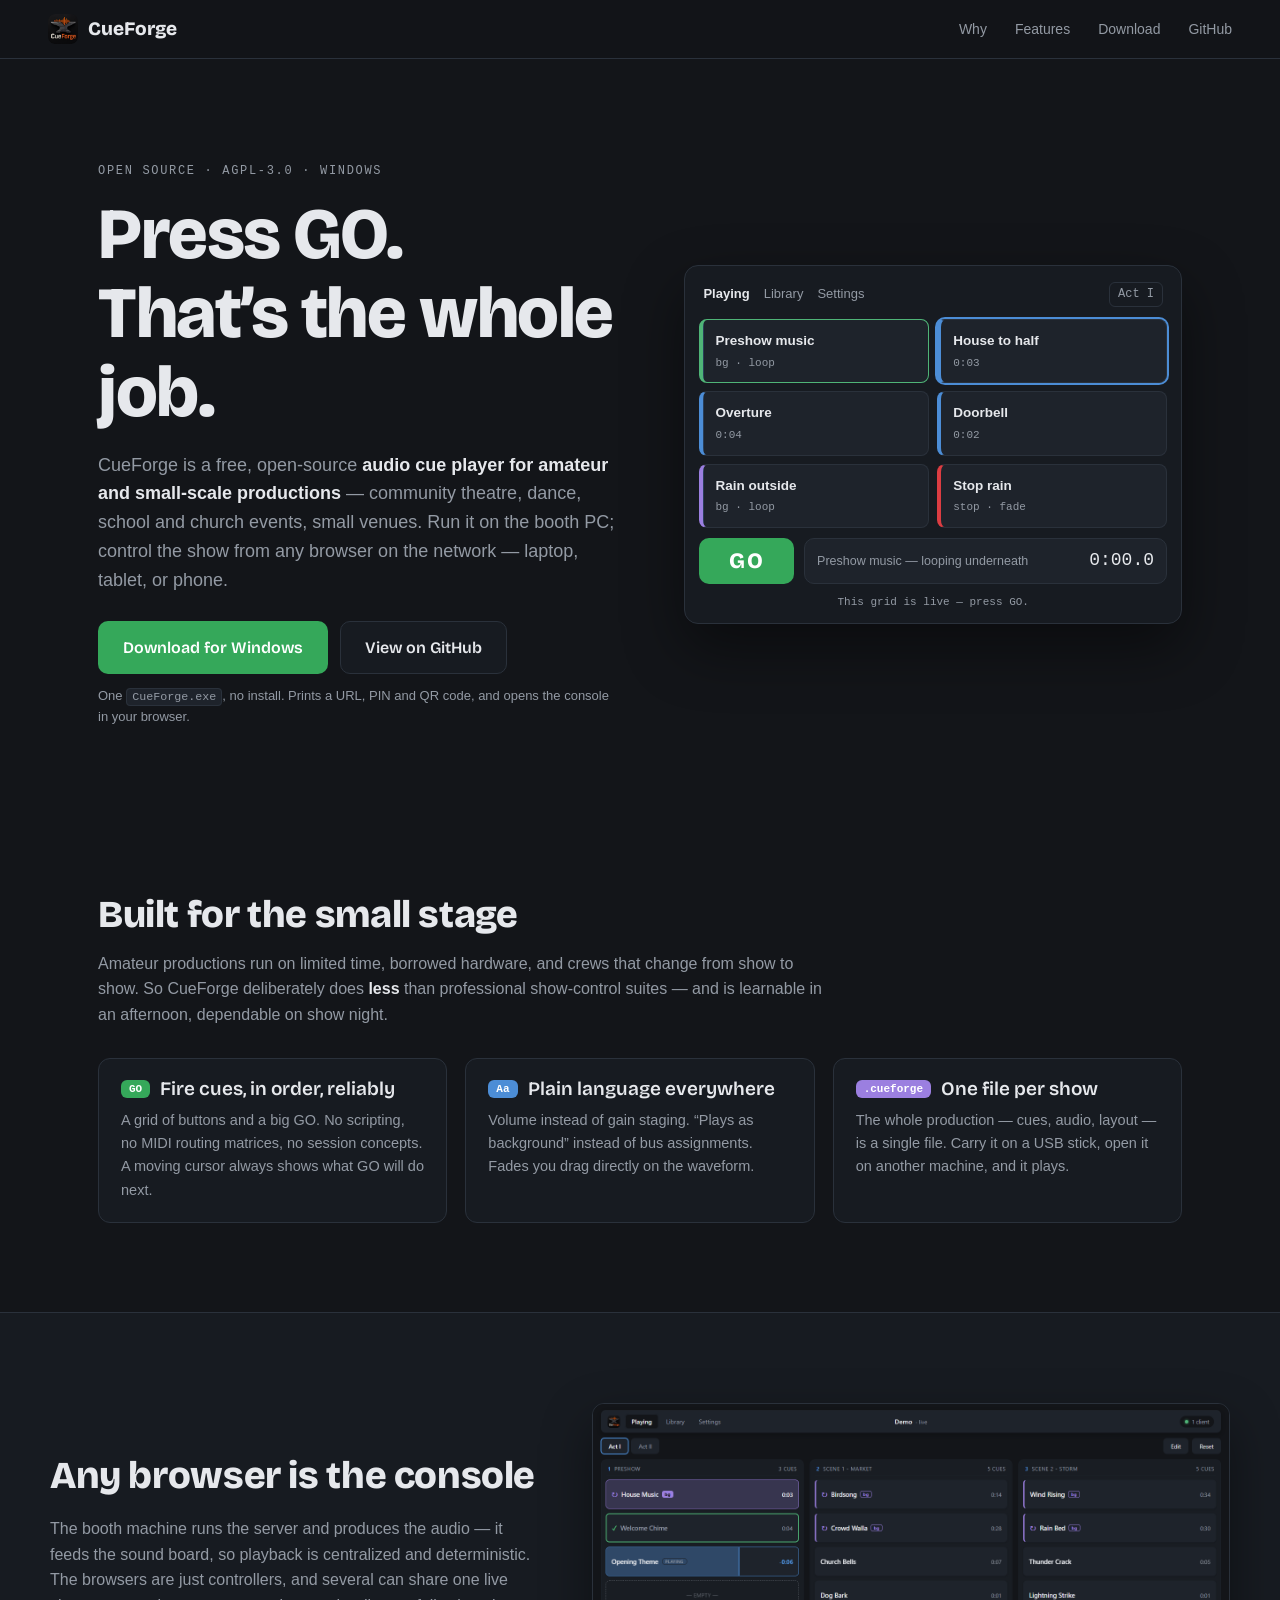
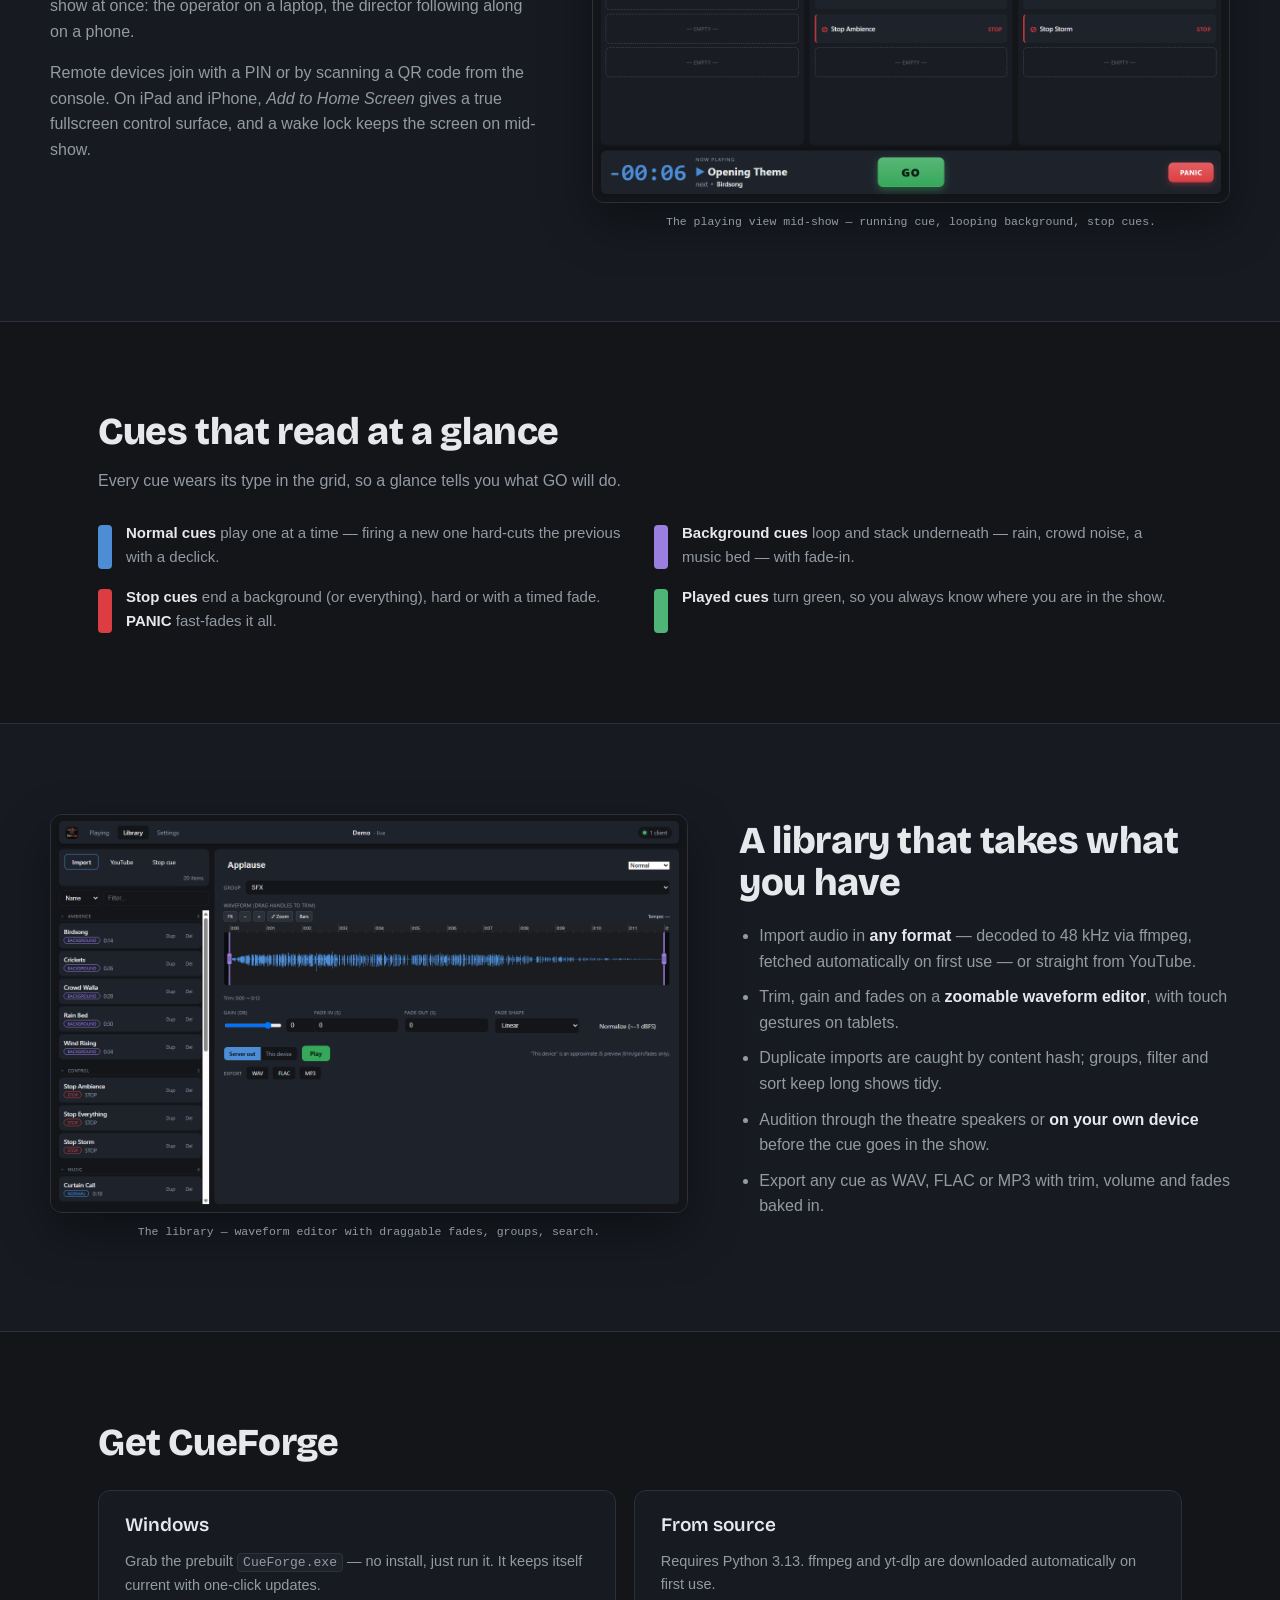
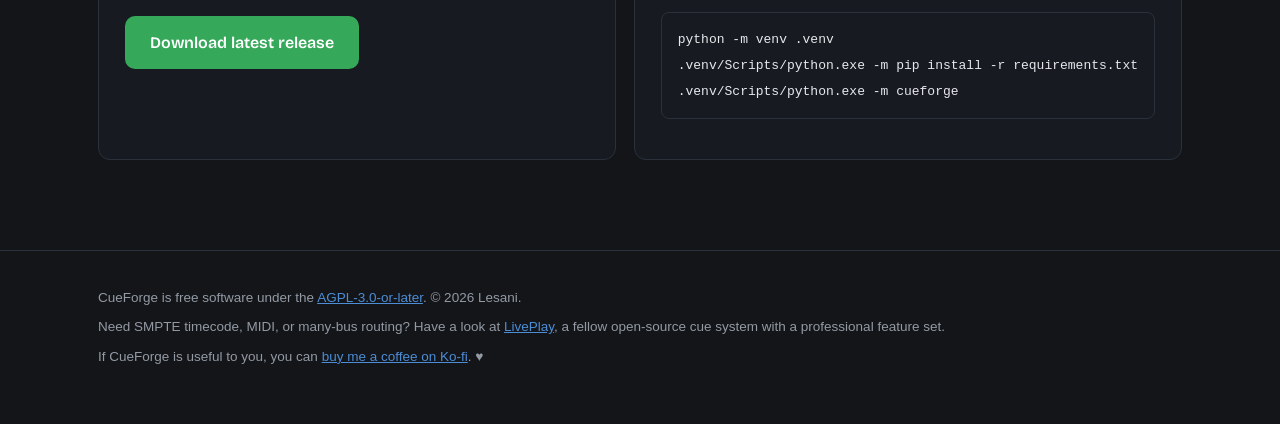
==== site/index.html @ ba668283 "Release 2026-07-07 (v0.2.0): cue sequencing & fade cues, named multi-device outputs, compound cues (" ====
<!DOCTYPE html>
<html lang="en">
<head>
  <meta charset="utf-8" />
  <meta name="viewport" content="width=device-width, initial-scale=1" />
  <title>CueForge — audio cues for the small stage</title>
  <meta name="description" content="CueForge is a free, open-source audio cue player for amateur theatre, schools, churches and small venues. Run the server on the booth PC, control the show from any browser." />
  <meta name="theme-color" content="#131519" />
  <link rel="icon" type="image/png" href="assets/icon-192.png" />
  <link rel="apple-touch-icon" href="assets/icon-192.png" />
  <meta property="og:title" content="CueForge — audio cues for the small stage" />
  <meta property="og:description" content="Free, open-source audio cue playback for amateur and small-scale productions. Big GO button, any browser as the console, one file per show." />
  <meta property="og:type" content="website" />
  <meta property="og:url" content="https://lesani.github.io/CueForge/" />
  <meta property="og:image" content="https://lesani.github.io/CueForge/assets/screenshot-playing-live.png" />
  <link rel="preconnect" href="https://fonts.googleapis.com" />
  <link rel="preconnect" href="https://fonts.gstatic.com" crossorigin />
  <link href="https://fonts.googleapis.com/css2?family=Bricolage+Grotesque:opsz,wght@12..96,400;12..96,600;12..96,800&display=swap" rel="stylesheet" />
  <link rel="stylesheet" href="style.css" />
</head>
<body>

<header class="topbar">
  <a class="brand" href="#">
    <img src="assets/icon-192.png" alt="" width="30" height="30" />
    <span>CueForge</span>
  </a>
  <nav class="topnav">
    <a href="#small-stage">Why</a>
    <a href="#features">Features</a>
    <a href="#download">Download</a>
    <a href="https://github.com/Lesani/CueForge" rel="noopener">GitHub</a>
  </nav>
</header>

<main>

  <!-- ============================================================ hero -->
  <section class="hero">
    <div class="hero-copy">
      <p class="eyebrow">Open source &middot; AGPL-3.0 &middot; Windows</p>
      <h1>Press GO.<br />That&rsquo;s the whole job.</h1>
      <p class="lede">
        CueForge is a free, open-source <strong>audio cue player for amateur and
        small-scale productions</strong> — community theatre, dance, school and
        church events, small venues. Run it on the booth PC; control the show
        from any browser on the network — laptop, tablet, or phone.
      </p>
      <div class="cta-row">
        <a class="btn btn-go" href="https://github.com/Lesani/CueForge/releases/latest" rel="noopener">Download for Windows</a>
        <a class="btn btn-ghost" href="https://github.com/Lesani/CueForge" rel="noopener">View on GitHub</a>
      </div>
      <p class="cta-note">One <code>CueForge.exe</code>, no install. Prints a URL, PIN and QR code, and opens the console in your browser.</p>
    </div>

    <!-- signature: a working miniature of the playing view -->
    <div class="demo" id="demo" aria-label="Interactive demo of the CueForge playing grid">
      <div class="demo-head">
        <span class="demo-tab">Playing</span>
        <span class="demo-tab dim">Library</span>
        <span class="demo-tab dim">Settings</span>
        <span class="demo-page">Act I</span>
      </div>
      <div class="demo-grid" id="demoGrid"></div>
      <div class="demo-bar">
        <button class="demo-go" id="demoGo" type="button">GO</button>
        <div class="demo-now">
          <span class="demo-live" id="demoLive">Ready — GO fires the next cue</span>
          <span class="demo-timer" id="demoTimer">0:00.0</span>
        </div>
      </div>
      <p class="demo-hint">This grid is live — press GO.</p>
    </div>
  </section>

  <!-- ============================================================ why -->
  <section class="band" id="small-stage">
    <h2>Built for the small stage</h2>
    <p class="band-lede">
      Amateur productions run on limited time, borrowed hardware, and crews that
      change from show to show. So CueForge deliberately does
      <strong>less</strong> than professional show-control suites — and is
      learnable in an afternoon, dependable on show night.
    </p>
    <div class="pillars">
      <div class="pillar">
        <h3><span class="chip chip-go">GO</span> Fire cues, in order, reliably</h3>
        <p>A grid of buttons and a big GO. No scripting, no MIDI routing
           matrices, no session concepts. A moving cursor always shows what
           GO will do next.</p>
      </div>
      <div class="pillar">
        <h3><span class="chip chip-accent">Aa</span> Plain language everywhere</h3>
        <p>Volume instead of gain staging. &ldquo;Plays as background&rdquo;
           instead of bus assignments. Fades you drag directly on the
           waveform.</p>
      </div>
      <div class="pillar">
        <h3><span class="chip chip-violet">.cueforge</span> One file per show</h3>
        <p>The whole production — cues, audio, layout — is a single file.
           Carry it on a USB stick, open it on another machine, and it
           plays.</p>
      </div>
    </div>
  </section>

  <!-- ============================================================ console -->
  <section class="band alt">
    <div class="split">
      <div class="split-copy">
        <h2>Any browser is the console</h2>
        <p>The booth machine runs the server and produces the audio — it feeds
           the sound board, so playback is centralized and deterministic. The
           browsers are just controllers, and several can share one live show
           at once: the operator on a laptop, the director following along on
           a phone.</p>
        <p>Remote devices join with a PIN or by scanning a QR code from the
           console. On iPad and iPhone, <em>Add to Home Screen</em> gives a
           true fullscreen control surface, and a wake lock keeps the screen
           on mid-show.</p>
      </div>
      <figure class="shot">
        <img src="assets/screenshot-playing-live.png" alt="CueForge playing view: a cue running with progress fill, a looping background bed, and stop cues" loading="lazy" />
        <figcaption>The playing view mid-show — running cue, looping background, stop cues.</figcaption>
      </figure>
    </div>
  </section>

  <!-- ============================================================ cue model -->
  <section class="band" id="features">
    <h2>Cues that read at a glance</h2>
    <p class="band-lede">Every cue wears its type in the grid, so a glance tells you what GO will do.</p>
    <div class="cue-legend">
      <div class="legend-item"><span class="swatch" style="--c:#4C8DD6"></span><div><strong>Normal cues</strong> play one at a time — firing a new one hard-cuts the previous with a declick.</div></div>
      <div class="legend-item"><span class="swatch" style="--c:#9B7FE0"></span><div><strong>Background cues</strong> loop and stack underneath — rain, crowd noise, a music bed — with fade-in.</div></div>
      <div class="legend-item"><span class="swatch" style="--c:#DC3D42"></span><div><strong>Stop cues</strong> end a background (or everything), hard or with a timed fade. <strong>PANIC</strong> fast-fades it all.</div></div>
      <div class="legend-item"><span class="swatch" style="--c:#4FB477"></span><div><strong>Played cues</strong> turn green, so you always know where you are in the show.</div></div>
    </div>
  </section>

  <!-- ============================================================ library -->
  <section class="band alt">
    <div class="split rev">
      <div class="split-copy">
        <h2>A library that takes what you have</h2>
        <ul class="feature-list">
          <li>Import audio in <strong>any format</strong> — decoded to 48&nbsp;kHz via ffmpeg, fetched automatically on first use — or straight from YouTube.</li>
          <li>Trim, gain and fades on a <strong>zoomable waveform editor</strong>, with touch gestures on tablets.</li>
          <li>Duplicate imports are caught by content hash; groups, filter and sort keep long shows tidy.</li>
          <li>Audition through the theatre speakers or <strong>on your own device</strong> before the cue goes in the show.</li>
          <li>Export any cue as WAV, FLAC or MP3 with trim, volume and fades baked in.</li>
        </ul>
      </div>
      <figure class="shot">
        <img src="assets/screenshot-library.png" alt="CueForge library: waveform editor with fades and trim, grouped items" loading="lazy" />
        <figcaption>The library — waveform editor with draggable fades, groups, search.</figcaption>
      </figure>
    </div>
  </section>

  <!-- ============================================================ download -->
  <section class="band" id="download">
    <h2>Get CueForge</h2>
    <div class="dl-grid">
      <div class="dl-card">
        <h3>Windows</h3>
        <p>Grab the prebuilt <code>CueForge.exe</code> — no install, just run
           it. It keeps itself current with one-click updates.</p>
        <a class="btn btn-go" href="https://github.com/Lesani/CueForge/releases/latest" rel="noopener">Download latest release</a>
      </div>
      <div class="dl-card">
        <h3>From source</h3>
        <p>Requires Python 3.13. ffmpeg and yt-dlp are downloaded
           automatically on first use.</p>
<pre><code>python -m venv .venv
.venv/Scripts/python.exe -m pip install -r requirements.txt
.venv/Scripts/python.exe -m cueforge</code></pre>
      </div>
    </div>
  </section>

</main>

<footer class="foot">
  <div class="foot-inner">
    <p>
      CueForge is free software under the
      <a href="https://github.com/Lesani/CueForge/blob/main/LICENSE" rel="noopener">AGPL-3.0-or-later</a>.
      &copy; 2026 Lesani.
    </p>
    <p>
      Need SMPTE timecode, MIDI, or many-bus routing? Have a look at
      <a href="https://tdoukinitsas.github.io/liveplay/" rel="noopener">LivePlay</a>,
      a fellow open-source cue system with a professional feature set.
    </p>
    <p>
      If CueForge is useful to you, you can
      <a href="https://ko-fi.com/lesani" rel="noopener">buy me a coffee on Ko-fi</a>. &hearts;
    </p>
  </div>
</footer>

<script src="demo.js"></script>
</body>
</html>
---- site/style.css ----
/* CueForge site — inherits the app's Graphite & Blue theme (cueforge/web/css/theme.css). */
:root {
  --bg:        #131519;
  --panel:     #1E232B;
  --panel-2:   #171B21;
  --border:    #2A313B;
  --text:      #E6E8EC;
  --muted:     #939AA4;
  --accent:    #4C8DD6;   /* playing */
  --played:    #4FB477;   /* played */
  --bg-cue:    #9B7FE0;   /* background cue */
  --go:        #35A85A;
  --panic:     #DC3D42;

  --display: "Bricolage Grotesque", -apple-system, "Segoe UI", sans-serif;
  --body: -apple-system, BlinkMacSystemFont, "Segoe UI", Roboto, Helvetica, Arial, sans-serif;
  --mono: "SF Mono", "Segoe UI Mono", "Roboto Mono", Consolas, "Liberation Mono", Menlo, monospace;
}

* { box-sizing: border-box; }
html { scroll-behavior: smooth; }
body {
  margin: 0;
  background: var(--bg);
  color: var(--text);
  font-family: var(--body);
  font-size: 16px;
  line-height: 1.6;
  -webkit-font-smoothing: antialiased;
}
img { max-width: 100%; display: block; }
a { color: var(--accent); }
code {
  font-family: var(--mono);
  font-size: 0.9em;
  background: var(--panel);
  border: 1px solid var(--border);
  border-radius: 4px;
  padding: 1px 5px;
}
pre {
  background: var(--panel-2);
  border: 1px solid var(--border);
  border-radius: 8px;
  padding: 14px 16px;
  overflow-x: auto;
}
pre code { background: none; border: none; padding: 0; font-size: 13px; }
:focus-visible { outline: 2px solid var(--accent); outline-offset: 2px; }

h1, h2, h3 { font-family: var(--display); line-height: 1.1; margin: 0 0 0.5em; }
h2 { font-size: clamp(26px, 4vw, 38px); font-weight: 800; letter-spacing: -0.01em; }
h3 { font-size: 19px; font-weight: 600; }

/* ---------------------------------------------------------------- topbar */
.topbar {
  display: flex;
  align-items: center;
  justify-content: space-between;
  gap: 16px;
  padding: 14px clamp(16px, 4vw, 48px);
  border-bottom: 1px solid var(--border);
  position: sticky;
  top: 0;
  background: rgba(19, 21, 25, 0.88);
  backdrop-filter: blur(8px);
  z-index: 10;
}
.brand {
  display: flex;
  align-items: center;
  gap: 10px;
  color: var(--text);
  text-decoration: none;
  font-family: var(--display);
  font-weight: 800;
  font-size: 19px;
}
.brand img { border-radius: 7px; }
.topnav { display: flex; gap: clamp(10px, 2.5vw, 28px); }
.topnav a { color: var(--muted); text-decoration: none; font-size: 14px; }
.topnav a:hover { color: var(--text); }

/* ---------------------------------------------------------------- hero */
.hero {
  display: grid;
  grid-template-columns: minmax(0, 1.05fr) minmax(0, 1fr);
  gap: clamp(28px, 5vw, 72px);
  align-items: center;
  max-width: 1180px;
  margin: 0 auto;
  padding: clamp(48px, 8vw, 110px) clamp(16px, 4vw, 48px) clamp(40px, 6vw, 90px);
}
.eyebrow {
  font-family: var(--mono);
  font-size: 12px;
  letter-spacing: 0.14em;
  text-transform: uppercase;
  color: var(--muted);
  margin: 0 0 14px;
}
.hero h1 {
  font-size: clamp(40px, 6.5vw, 72px);
  font-weight: 800;
  letter-spacing: -0.02em;
  margin: 0 0 18px;
}
.lede { font-size: clamp(16px, 1.6vw, 18px); color: var(--muted); max-width: 34em; }
.lede strong { color: var(--text); }
.cta-row { display: flex; flex-wrap: wrap; gap: 12px; margin: 26px 0 12px; }
.btn {
  display: inline-block;
  font-family: var(--display);
  font-weight: 600;
  font-size: 16px;
  text-decoration: none;
  border-radius: 10px;
  padding: 13px 24px;
  border: 1px solid transparent;
  transition: transform 0.06s ease, filter 0.12s ease;
}
.btn:active { transform: scale(0.98); }
.btn-go { background: var(--go); color: #fff; }
.btn-go:hover { filter: brightness(1.12); }
.btn-ghost { border-color: var(--border); color: var(--text); background: var(--panel-2); }
.btn-ghost:hover { border-color: var(--muted); }
.cta-note { font-size: 13px; color: var(--muted); margin: 0; }

/* ---------------------------------------------------------------- demo */
.demo {
  background: var(--panel-2);
  border: 1px solid var(--border);
  border-radius: 14px;
  padding: 14px 14px 10px;
  box-shadow: 0 24px 60px rgba(0, 0, 0, 0.45);
}
.demo-head {
  display: flex;
  align-items: center;
  gap: 14px;
  padding: 2px 4px 12px;
  font-size: 13px;
}
.demo-tab { color: var(--text); font-weight: 600; }
.demo-tab.dim { color: var(--muted); font-weight: 400; }
.demo-page {
  margin-left: auto;
  font-family: var(--mono);
  font-size: 12px;
  color: var(--muted);
  border: 1px solid var(--border);
  border-radius: 6px;
  padding: 2px 8px;
}
.demo-grid {
  display: grid;
  grid-template-columns: repeat(2, 1fr);
  gap: 8px;
}
.dcell {
  position: relative;
  overflow: hidden;
  border: 1px solid var(--border);
  border-left-width: 4px;
  border-radius: 8px;
  background: var(--panel);
  padding: 10px 12px;
  min-height: 58px;
  font: inherit;
  color: var(--text);
  text-align: left;
  cursor: pointer;
  transition: transform 0.05s ease, border-color 0.15s ease;
}
.dcell:active { transform: scale(0.98); }
.dcell .dfill {
  position: absolute;
  inset: 0;
  background: rgba(76, 141, 214, 0.35);
  transform: translateX(-100%);
  border-right: 2px solid var(--accent);
  pointer-events: none;
}
.dcell .dname { position: relative; font-size: 13.5px; font-weight: 600; display: block; }
.dcell .dmeta {
  position: relative;
  display: block;
  font-family: var(--mono);
  font-size: 11px;
  color: var(--muted);
  margin-top: 3px;
}
.dcell[data-type="normal"] { border-left-color: var(--accent); }
.dcell[data-type="bg"]     { border-left-color: var(--bg-cue); }
.dcell[data-type="stop"]   { border-left-color: var(--panic); }
.dcell.played { border-color: var(--played); border-left-width: 4px; }
.dcell.cursor { box-shadow: 0 0 0 2px var(--accent); }
.dcell.bg-running { animation: bgpulse 2.2s ease-in-out infinite; }
@keyframes bgpulse {
  0%, 100% { background: var(--panel); }
  50%      { background: rgba(155, 127, 224, 0.16); }
}
.demo-bar {
  display: flex;
  align-items: stretch;
  gap: 10px;
  margin-top: 10px;
}
.demo-go {
  font-family: var(--display);
  font-weight: 800;
  font-size: 22px;
  letter-spacing: 0.06em;
  color: #fff;
  background: var(--go);
  border: none;
  border-radius: 10px;
  padding: 10px 30px;
  cursor: pointer;
  transition: transform 0.05s ease, filter 0.12s ease;
}
.demo-go:hover { filter: brightness(1.12); }
.demo-go:active { transform: scale(0.97); }
.demo-now {
  flex: 1;
  min-width: 0;
  display: flex;
  align-items: center;
  justify-content: space-between;
  gap: 10px;
  background: var(--panel);
  border: 1px solid var(--border);
  border-radius: 10px;
  padding: 6px 12px;
}
.demo-live {
  font-size: 12.5px;
  color: var(--muted);
  white-space: nowrap;
  overflow: hidden;
  text-overflow: ellipsis;
}
.demo-timer { font-family: var(--mono); font-size: 18px; color: var(--text); }
.demo-hint {
  text-align: center;
  font-family: var(--mono);
  font-size: 11px;
  color: var(--muted);
  margin: 10px 0 2px;
}

/* ---------------------------------------------------------------- bands */
.band {
  max-width: 1180px;
  margin: 0 auto;
  padding: clamp(44px, 7vw, 90px) clamp(16px, 4vw, 48px);
}
.band.alt {
  max-width: none;
  background: var(--panel-2);
  border-top: 1px solid var(--border);
  border-bottom: 1px solid var(--border);
}
.band.alt > .split { max-width: 1180px; margin: 0 auto; }
.band-lede { color: var(--muted); max-width: 46em; margin-top: -4px; }
.band-lede strong { color: var(--text); }

.pillars {
  display: grid;
  grid-template-columns: repeat(3, 1fr);
  gap: 18px;
  margin-top: 30px;
}
.pillar {
  background: var(--panel-2);
  border: 1px solid var(--border);
  border-radius: 12px;
  padding: 20px 22px;
}
.pillar h3 { display: flex; align-items: center; gap: 10px; }
.pillar p { color: var(--muted); font-size: 14.5px; margin: 0; }
.chip {
  font-family: var(--mono);
  font-size: 11px;
  font-weight: 700;
  border-radius: 6px;
  padding: 3px 8px;
  color: #fff;
  flex: none;
}
.chip-go { background: var(--go); }
.chip-accent { background: var(--accent); }
.chip-violet { background: var(--bg-cue); }

.split {
  display: grid;
  grid-template-columns: minmax(0, 1fr) minmax(0, 1.3fr);
  gap: clamp(24px, 4vw, 56px);
  align-items: center;
}
.split.rev { grid-template-columns: minmax(0, 1.3fr) minmax(0, 1fr); }
.split.rev .split-copy { order: 2; }
.split.rev .shot { order: 1; }
.split-copy p { color: var(--muted); }
.shot { margin: 0; }
.shot img {
  border: 1px solid var(--border);
  border-radius: 12px;
  box-shadow: 0 20px 50px rgba(0, 0, 0, 0.4);
}
.shot figcaption {
  font-family: var(--mono);
  font-size: 11.5px;
  color: var(--muted);
  margin-top: 10px;
  text-align: center;
}
.feature-list { padding-left: 20px; color: var(--muted); }
.feature-list li { margin-bottom: 10px; }
.feature-list strong { color: var(--text); }

.cue-legend {
  display: grid;
  grid-template-columns: repeat(2, 1fr);
  gap: 16px 28px;
  margin-top: 28px;
}
.legend-item { display: flex; gap: 14px; color: var(--muted); font-size: 15px; }
.legend-item strong { color: var(--text); }
.swatch {
  flex: none;
  width: 14px;
  border-radius: 4px;
  background: var(--c);
  margin-top: 4px;
  min-height: 44px;
}

.dl-grid {
  display: grid;
  grid-template-columns: 1fr 1fr;
  gap: 18px;
  margin-top: 26px;
}
.dl-card {
  background: var(--panel-2);
  border: 1px solid var(--border);
  border-radius: 12px;
  padding: 24px 26px;
}
.dl-card p { color: var(--muted); font-size: 14.5px; }
.dl-card .btn { margin-top: 4px; }

/* ---------------------------------------------------------------- footer */
.foot { border-top: 1px solid var(--border); }
.foot-inner {
  max-width: 1180px;
  margin: 0 auto;
  padding: 36px clamp(16px, 4vw, 48px) 48px;
  color: var(--muted);
  font-size: 13.5px;
}
.foot-inner p { margin: 0 0 8px; }

/* ---------------------------------------------------------------- responsive */
@media (max-width: 900px) {
  .hero { grid-template-columns: 1fr; }
  .split, .split.rev { grid-template-columns: 1fr; }
  .split.rev .split-copy { order: 1; }
  .split.rev .shot { order: 2; }
  .pillars { grid-template-columns: 1fr; }
  .cue-legend { grid-template-columns: 1fr; }
  .dl-grid { grid-template-columns: 1fr; }
}
@media (max-width: 480px) {
  .topnav a:first-child { display: none; }
  .demo-go { padding: 10px 22px; }
}

@media (prefers-reduced-motion: reduce) {
  html { scroll-behavior: auto; }
  .dcell.bg-running { animation: none; background: rgba(155, 127, 224, 0.16); }
  .dcell .dfill { transition: none !important; }
}
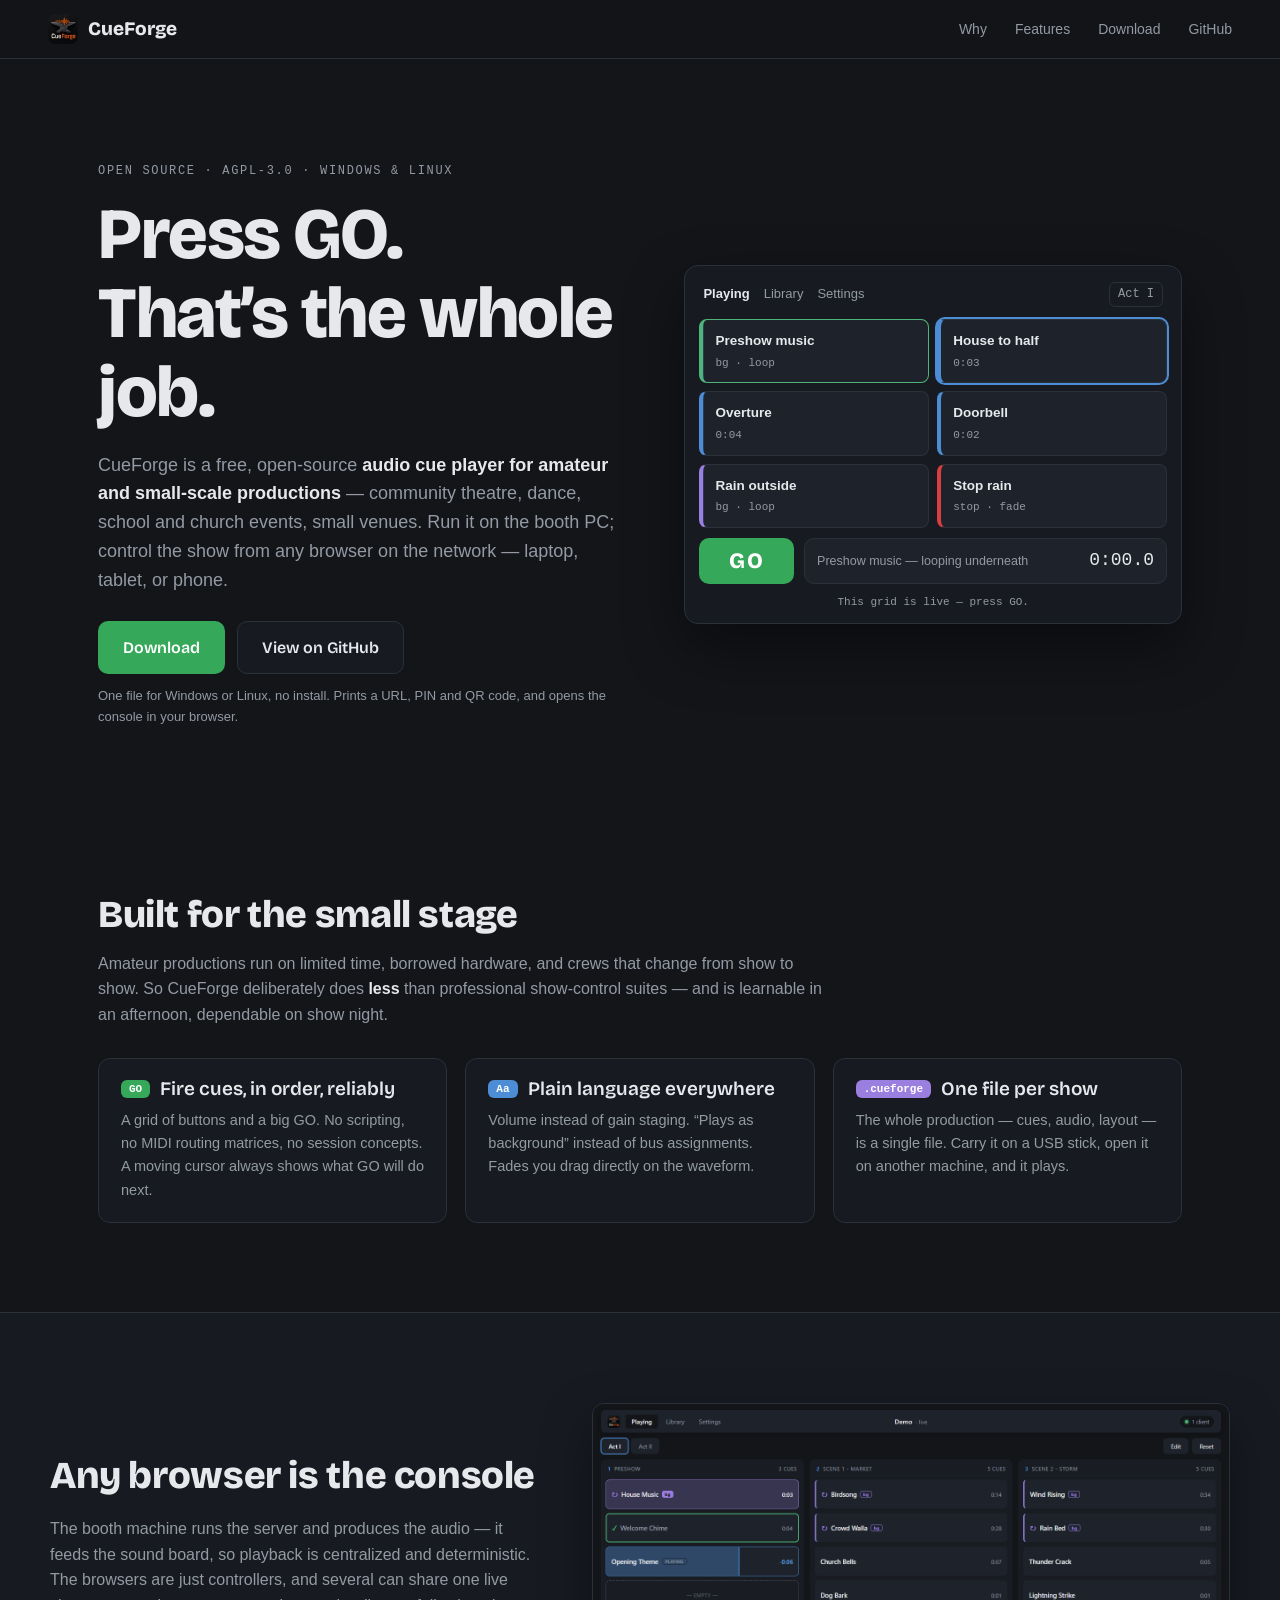
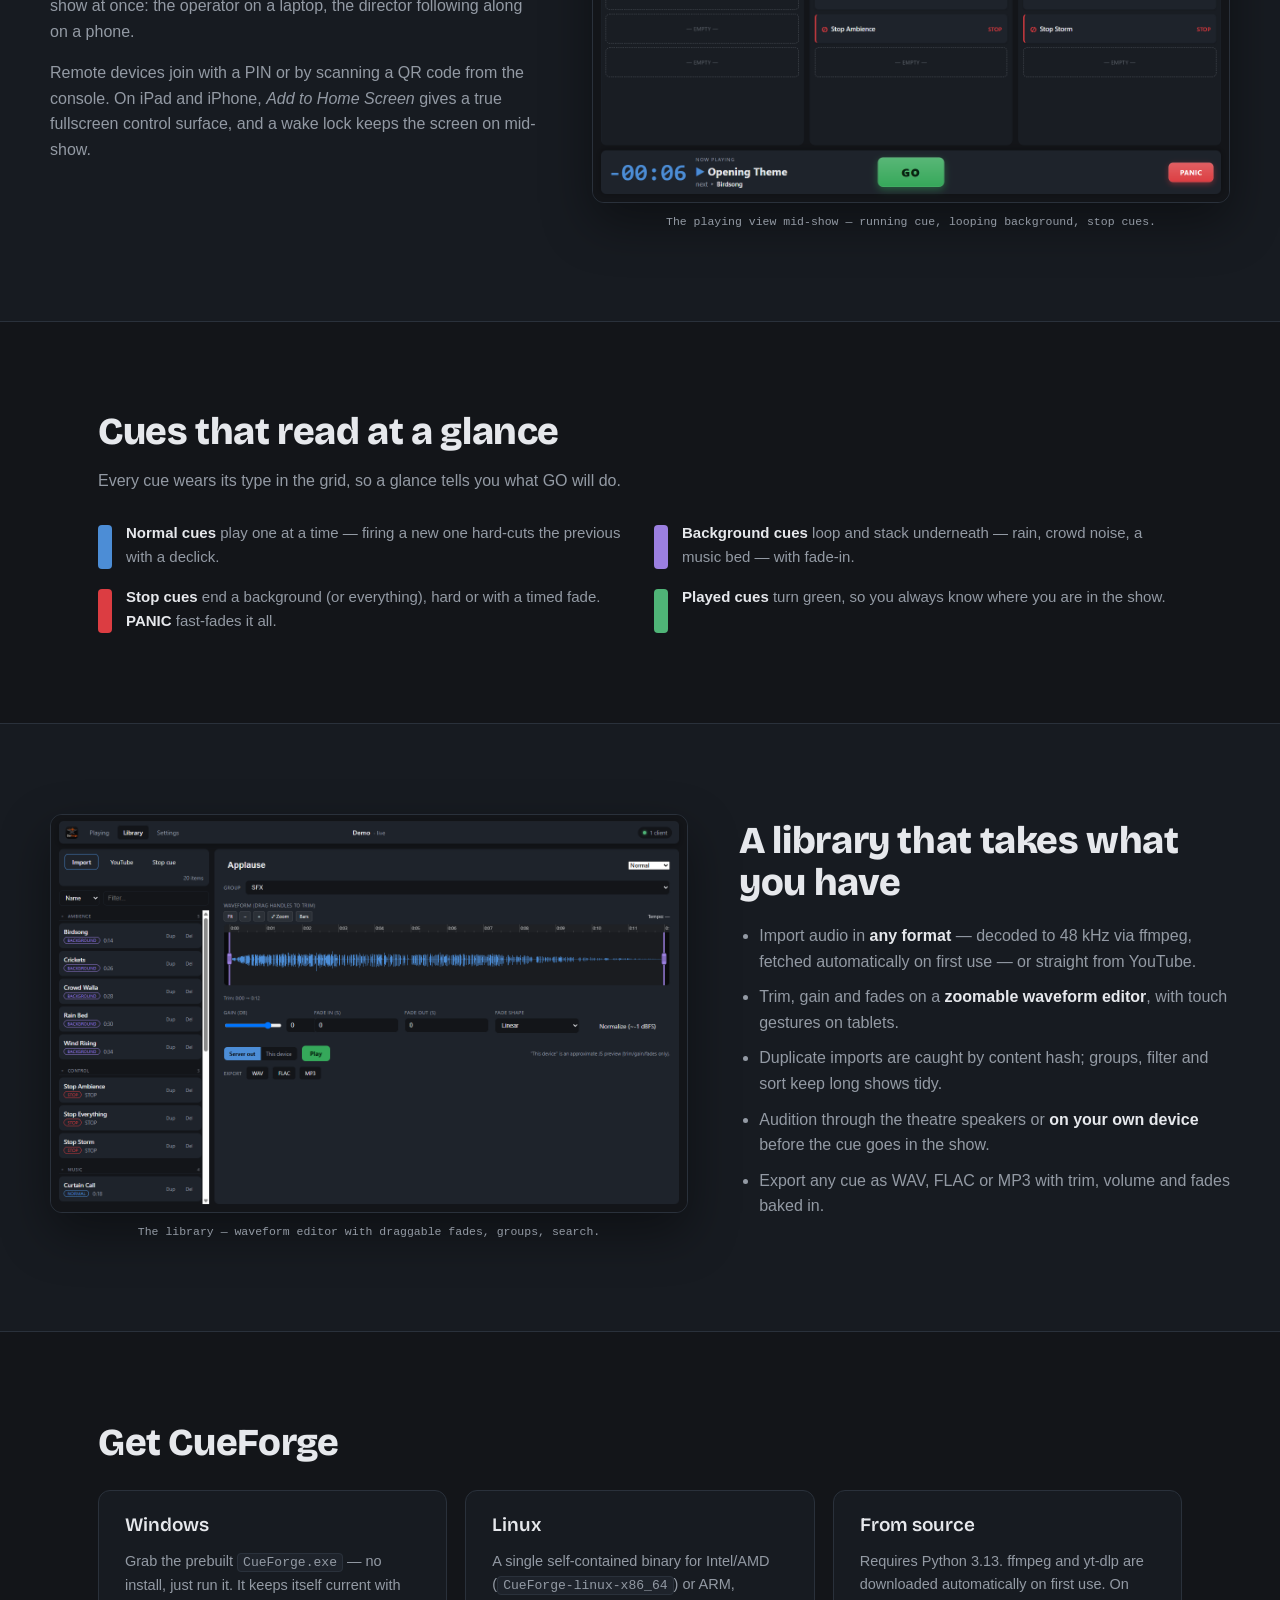
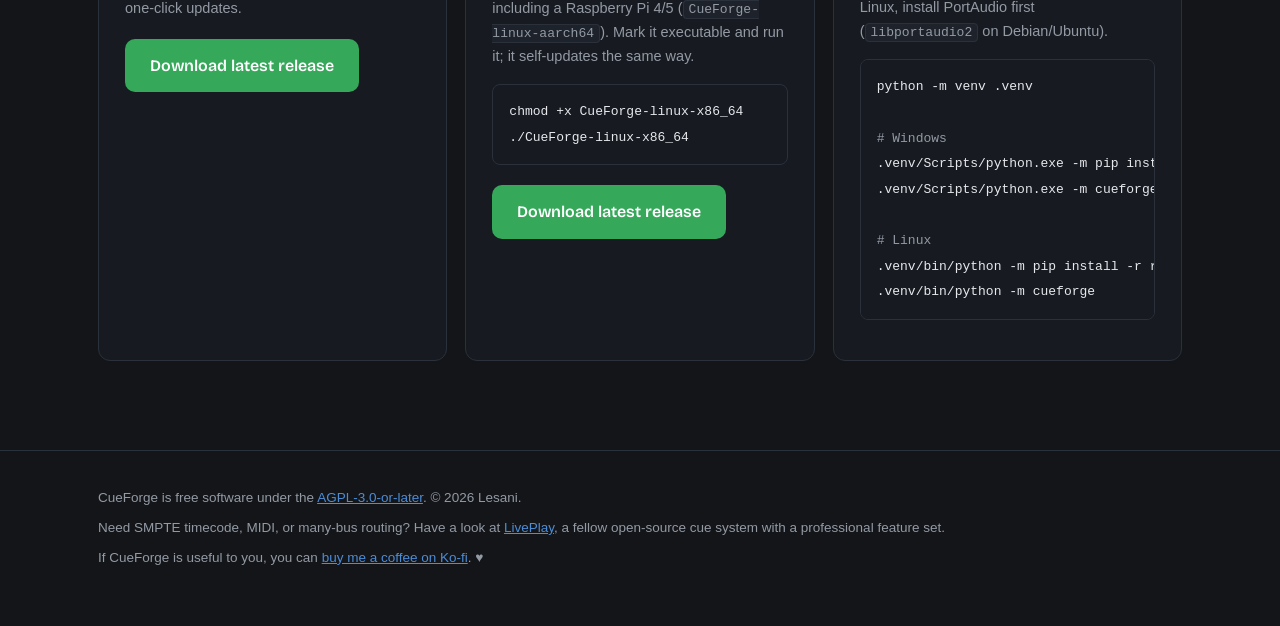
==== commit bd3fbe31: "Release 2026-08-05 (v0.3.0): Linux support (x86_64 & aarch64), self-updating per-platform binaries, " ====
--- a/site/index.html
+++ b/site/index.html
@@ -4,7 +4,7 @@
   <meta charset="utf-8" />
   <meta name="viewport" content="width=device-width, initial-scale=1" />
   <title>CueForge — audio cues for the small stage</title>
-  <meta name="description" content="CueForge is a free, open-source audio cue player for amateur theatre, schools, churches and small venues. Run the server on the booth PC, control the show from any browser." />
+  <meta name="description" content="CueForge is a free, open-source audio cue player for amateur theatre, schools, churches and small venues. Runs on Windows and Linux: start the server on the booth machine, control the show from any browser." />
   <meta name="theme-color" content="#131519" />
   <link rel="icon" type="image/png" href="assets/icon-192.png" />
   <link rel="apple-touch-icon" href="assets/icon-192.png" />
@@ -38,7 +38,7 @@
   <!-- ============================================================ hero -->
   <section class="hero">
     <div class="hero-copy">
-      <p class="eyebrow">Open source &middot; AGPL-3.0 &middot; Windows</p>
+      <p class="eyebrow">Open source &middot; AGPL-3.0 &middot; Windows &amp; Linux</p>
       <h1>Press GO.<br />That&rsquo;s the whole job.</h1>
       <p class="lede">
         CueForge is a free, open-source <strong>audio cue player for amateur and
@@ -47,10 +47,10 @@
         from any browser on the network — laptop, tablet, or phone.
       </p>
       <div class="cta-row">
-        <a class="btn btn-go" href="https://github.com/Lesani/CueForge/releases/latest" rel="noopener">Download for Windows</a>
+        <a class="btn btn-go" href="#download">Download</a>
         <a class="btn btn-ghost" href="https://github.com/Lesani/CueForge" rel="noopener">View on GitHub</a>
       </div>
-      <p class="cta-note">One <code>CueForge.exe</code>, no install. Prints a URL, PIN and QR code, and opens the console in your browser.</p>
+      <p class="cta-note">One file for Windows or Linux, no install. Prints a URL, PIN and QR code, and opens the console in your browser.</p>
     </div>
 
     <!-- signature: a working miniature of the playing view -->
@@ -169,12 +169,29 @@
         <a class="btn btn-go" href="https://github.com/Lesani/CueForge/releases/latest" rel="noopener">Download latest release</a>
       </div>
       <div class="dl-card">
+        <h3>Linux</h3>
+        <p>A single self-contained binary for Intel/AMD
+           (<code>CueForge-linux-x86_64</code>) or ARM, including a Raspberry Pi
+           4/5 (<code>CueForge-linux-aarch64</code>). Mark it executable and run
+           it; it self-updates the same way.</p>
+<pre><code>chmod +x CueForge-linux-x86_64
+./CueForge-linux-x86_64</code></pre>
+        <a class="btn btn-go" href="https://github.com/Lesani/CueForge/releases/latest" rel="noopener">Download latest release</a>
+      </div>
+      <div class="dl-card">
         <h3>From source</h3>
         <p>Requires Python 3.13. ffmpeg and yt-dlp are downloaded
-           automatically on first use.</p>
+           automatically on first use. On Linux, install PortAudio first
+           (<code>libportaudio2</code> on Debian/Ubuntu).</p>
 <pre><code>python -m venv .venv
+
+<span class="cmt"># Windows</span>
 .venv/Scripts/python.exe -m pip install -r requirements.txt
-.venv/Scripts/python.exe -m cueforge</code></pre>
+.venv/Scripts/python.exe -m cueforge
+
+<span class="cmt"># Linux</span>
+.venv/bin/python -m pip install -r requirements.txt
+.venv/bin/python -m cueforge</code></pre>
       </div>
     </div>
   </section>
--- a/site/style.css
+++ b/site/style.css
@@ -46,6 +46,8 @@
   overflow-x: auto;
 }
 pre code { background: none; border: none; padding: 0; font-size: 13px; }
+/* Comment lines inside a code block, dimmed so the commands stay dominant. */
+pre code .cmt { color: var(--muted); }
 :focus-visible { outline: 2px solid var(--accent); outline-offset: 2px; }
 
 h1, h2, h3 { font-family: var(--display); line-height: 1.1; margin: 0 0 0.5em; }
@@ -338,7 +340,9 @@
 
 .dl-grid {
   display: grid;
-  grid-template-columns: 1fr 1fr;
+  /* Fits the three download cards side by side on a desktop and reflows to
+     two, then one, without needing a breakpoint per card count. */
+  grid-template-columns: repeat(auto-fit, minmax(260px, 1fr));
   gap: 18px;
   margin-top: 26px;
 }
